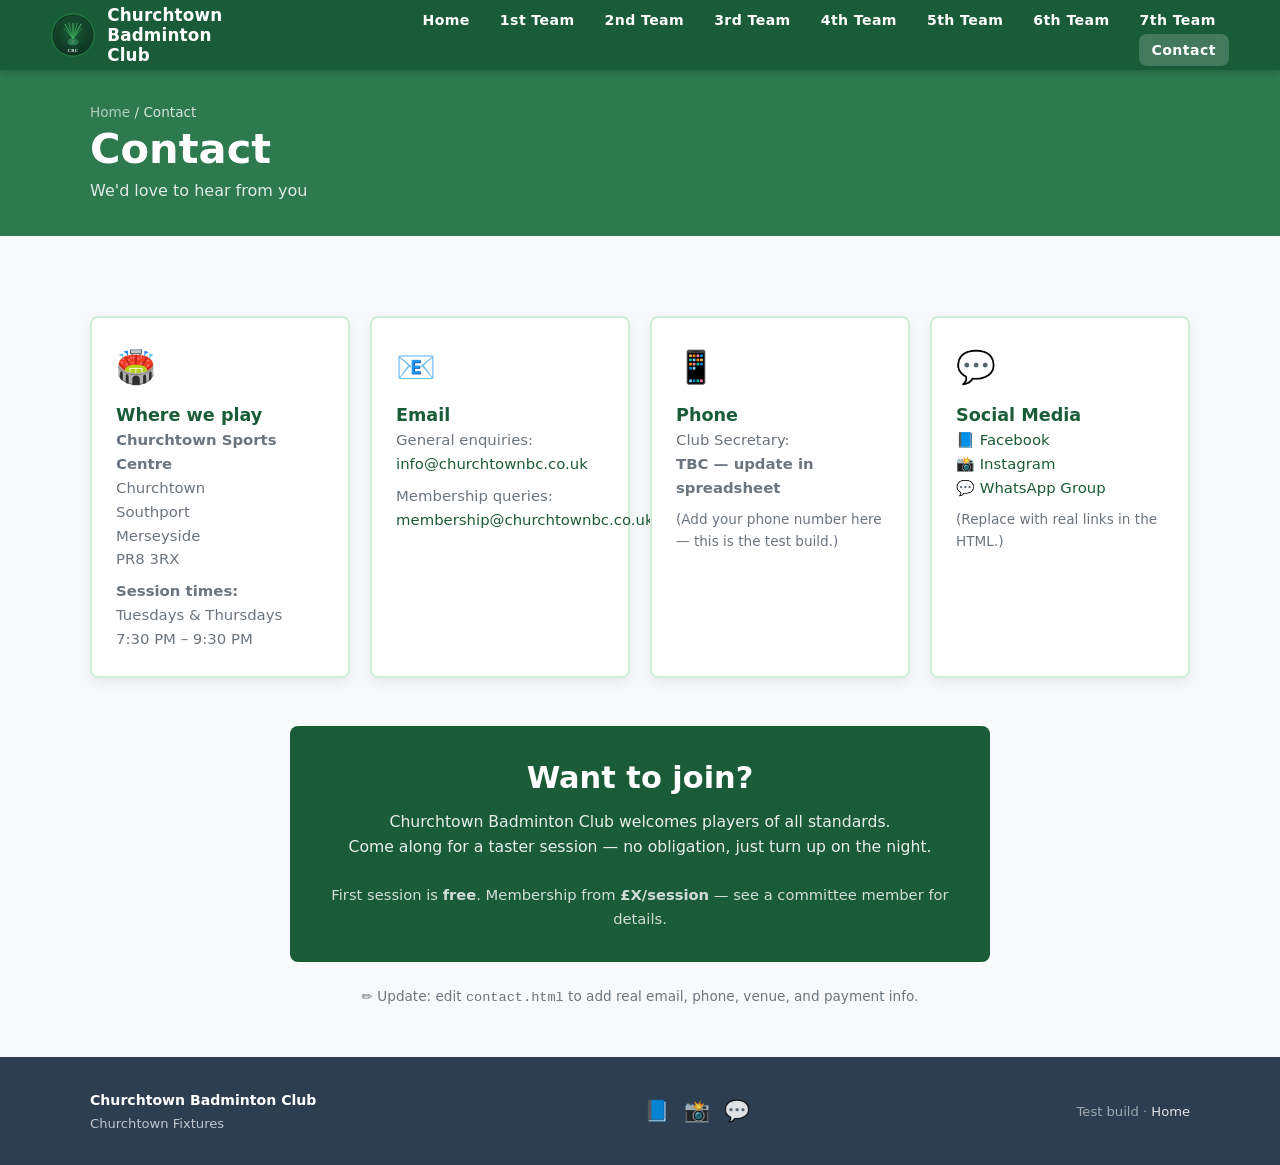
==== contact.html @ 0795bf1c "Initial site deploy" ====
<!DOCTYPE html>
<html lang="en">
<head>
  <meta charset="UTF-8">
  <meta name="viewport" content="width=device-width, initial-scale=1.0">
  <title>Contact — Churchtown Badminton Club</title>
  <link rel="stylesheet" href="/style.css">
</head>
<body>
<a class="skip-link" href="#main">Skip to main content</a>
<header class="site-header">
  <div class="header-inner">
    <a href="/index.html" class="logo-link" aria-label="Home">
      <img src="/logo.svg" alt="" class="logo-img" width="44" height="44">
      <span class="site-title">Churchtown Badminton<br>Club</span>
    </a>
    <button class="nav-toggle" id="nav-toggle" aria-expanded="false" aria-controls="main-nav" aria-label="Open menu"><span></span><span></span><span></span></button>
    <nav class="main-nav" id="main-nav" aria-label="Primary">
      <ul>
        <li><a href="/index.html">Home</a></li>
        <li><a href="/teams/1st.html">1st Team</a></li><li><a href="/teams/2nd.html">2nd Team</a></li>
        <li><a href="/teams/3rd.html">3rd Team</a></li><li><a href="/teams/4th.html">4th Team</a></li>
        <li><a href="/teams/5th.html">5th Team</a></li><li><a href="/teams/6th.html">6th Team</a></li>
        <li><a href="/teams/7th.html">7th Team</a></li><li><a href="/contact.html">Contact</a></li>
      </ul>
    </nav>
  </div>
</header>
<div class="page-head"><div class="container">
  <p class="breadcrumb"><a href="/index.html">Home</a> / Contact</p>
  <h1>Contact</h1><p style="opacity:.85; margin-top:.3rem;">We'd love to hear from you</p>
</div></div>
<main id="main"><section><div class="container">

  <div class="contact-grid">

    <div class="contact-card">
      <div class="icon">🏟️</div>
      <h3>Where we play</h3>
      <p><strong>Churchtown Sports Centre</strong><br>
      Churchtown<br>
      Southport<br>
      Merseyside<br>
      PR8 3RX</p>
      <p style="margin-top:.5rem;"><strong>Session times:</strong><br>
      Tuesdays &amp; Thursdays<br>
      7:30 PM – 9:30 PM</p>
    </div>

    <div class="contact-card">
      <div class="icon">📧</div>
      <h3>Email</h3>
      <p>General enquiries:<br>
      <a href="mailto:info@churchtownbc.co.uk">info@churchtownbc.co.uk</a></p>
      <p style="margin-top:.5rem;">Membership queries:<br>
      <a href="mailto:membership@churchtownbc.co.uk">membership@churchtownbc.co.uk</a></p>
    </div>

    <div class="contact-card">
      <div class="icon">📱</div>
      <h3>Phone</h3>
      <p>Club Secretary:<br>
      <strong>TBC — update in spreadsheet</strong></p>
      <p style="margin-top:.5rem; font-size:.85rem; color:var(--grey-mid);">
        (Add your phone number here — this is the test build.)
      </p>
    </div>

    <div class="contact-card">
      <div class="icon">💬</div>
      <h3>Social Media</h3>
      <p>
        <a href="#">📘 Facebook</a><br>
        <a href="#">📸 Instagram</a><br>
        <a href="#">💬 WhatsApp Group</a>
      </p>
      <p style="margin-top:.5rem; font-size:.85rem; color:var(--grey-mid);">
        (Replace with real links in the HTML.)
      </p>
    </div>

  </div>

  <!-- JOIN US section -->
  <div style="background:var(--green-dark); color:white; border-radius:var(--radius); padding:2rem 2rem; text-align:center; max-width:700px; margin:3rem auto 0;">
    <h2 style="color:white; margin-bottom:.75rem;">Want to join?</h2>
    <p style="opacity:.9; margin-bottom:1.5rem; font-size:.98rem;">
      Churchtown Badminton Club welcomes players of all standards.<br>
      Come along for a taster session — no obligation, just turn up on the night.
    </p>
    <p style="font-size:.92rem; opacity:.8;">
      First session is <strong>free</strong>. Membership from <strong>£X/session</strong> — see a committee member for details.
    </p>
  </div>

  <p style="text-align:center; margin-top:1.5rem; font-size:.85rem; color:var(--grey-mid);">
    ✏️ Update: edit <code>contact.html</code> to add real email, phone, venue, and payment info.
  </p>

</div></section></main>
<footer>
  <div class="container footer-inner">
    <div><span class="footer-brand">Churchtown Badminton Club</span><br><span style="font-size:.82rem;">Churchtown Fixtures</span></div>
    <div class="social-links"><a href="#">📘</a><a href="#">📸</a><a href="#">💬</a></div>
    <div style="font-size:.82rem; color:rgba(255,255,255,.55);">Test build · <a href="/index.html">Home</a></div>
  </div>
</footer>
<script src="/main.js"></script>
</body>
</html>
---- style.css ----
/* ═══════════════════════════════════════════
   CHURCHTOWN BADMINTON CLUB
   Shared Stylesheet
   ═══════════════════════════════════════════ */

/* ── CSS Custom Properties ── */
:root {
  --green-dark:    #1a5c38;
  --green-mid:     #2d7a4f;
  --green-light:   #d4edda;
  --green-accent:  #28a745;
  --grey-dark:     #2c3e50;
  --grey-mid:      #6c757d;
  --grey-light:    #e9ecef;
  --white:         #ffffff;
  --off-white:     #f8f9fa;
  --shadow-card:   0 4px 12px rgba(0,0,0,0.08);
  --shadow-hover:  0 8px 24px rgba(0,0,0,0.14);
  --radius:        8px;
  --transition:    0.2s ease;
}

/* ── Reset ── */
*, *::before, *::after { box-sizing: border-box; margin: 0; padding: 0; }
html { scroll-behavior: smooth; }
body {
  font-family: system-ui, -apple-system, 'Segoe UI', Helvetica, Arial, sans-serif;
  font-size: 16px;
  line-height: 1.6;
  color: var(--grey-dark);
  background: var(--off-white);
}

/* ── Typography ── */
h1 { font-size: clamp(1.8rem, 4vw, 2.6rem); font-weight: 800; line-height: 1.2; }
h2 { font-size: clamp(1.4rem, 3vw, 1.9rem); font-weight: 700; line-height: 1.3; }
h3 { font-size: 1.1rem; font-weight: 600; }
a { color: var(--green-dark); text-decoration: none; }
a:hover { text-decoration: underline; }

/* ── Layout ── */
.container { width: 92%; max-width: 1100px; margin: 0 auto; }

/* ── Skip Link ── */
.skip-link {
  position: absolute; top: -999px; left: 0;
  background: var(--green-dark); color: white;
  padding: .5rem 1rem; z-index: 9999;
}
.skip-link:focus { top: 0; }

/* ═══════════════════════════════════════════
   HEADER & NAV
   ═══════════════════════════════════════════ */
.site-header {
  background: var(--green-dark);
  box-shadow: 0 2px 8px rgba(0,0,0,.2);
  position: sticky; top: 0; z-index: 100;
}
.header-inner {
  display: flex; align-items: center; justify-content: space-between;
  padding: 0 4%;
  height: 70px;
}
.logo-link { display: flex; align-items: center; gap: 12px; }
.logo-img { height: 44px; width: 44px; object-fit: contain; }
.site-title {
  color: var(--white);
  font-size: 1.05rem;
  font-weight: 700;
  letter-spacing: 0.01em;
  line-height: 1.2;
}

/* Desktop nav */
.main-nav ul {
  display: flex; list-style: none; gap: 4px;
  flex-wrap: wrap; justify-content: flex-end;
}
.main-nav a {
  color: var(--white);
  padding: 8px 13px;
  border-radius: var(--radius);
  font-size: 0.88rem;
  font-weight: 600;
  letter-spacing: 0.03em;
  transition: background var(--transition);
}
.main-nav a:hover { background: rgba(255,255,255,.14); text-decoration: none; }
.main-nav a.active { background: rgba(255,255,255,.18); }

/* Hamburger */
.nav-toggle {
  display: none;
  background: none; border: none; cursor: pointer;
  padding: 8px;
}
.nav-toggle span {
  display: block; width: 26px; height: 3px;
  background: var(--white); border-radius: 3px;
  margin: 5px 0; transition: var(--transition);
}
.nav-toggle[aria-expanded="true"] span:nth-child(1) { transform: rotate(45deg) translate(5px,5px); }
.nav-toggle[aria-expanded="true"] span:nth-child(2) { opacity: 0; }
.nav-toggle[aria-expanded="true"] span:nth-child(3) { transform: rotate(-45deg) translate(5px,-5px); }

/* ═══════════════════════════════════════════
   HERO
   ═══════════════════════════════════════════ */
.hero {
  background: linear-gradient(135deg, var(--green-dark) 0%, #0e3a22 100%);
  color: var(--white);
  text-align: center;
  padding: 4rem 1.5rem 3.5rem;
  position: relative;
  overflow: hidden;
}
.hero::before {
  content: '';
  position: absolute; inset: 0;
  background: url("data:image/svg+xml,%3Csvg xmlns='http://www.w3.org/2000/svg' width='60' height='60'%3E%3Ccircle cx='30' cy='30' r='1.5' fill='rgba(255,255,255,0.06)'/%3E%3C/svg%3E");
  pointer-events: none;
}
.hero h1 { margin-bottom: .75rem; text-shadow: 0 2px 8px rgba(0,0,0,.3); }
.hero-sub {
  font-size: clamp(1rem, 2.5vw, 1.2rem);
  opacity: .88;
  margin-bottom: 2rem;
  max-width: 600px; margin-left: auto; margin-right: auto;
}
.hero-btns { display: flex; gap: 12px; justify-content: center; flex-wrap: wrap; }

.btn {
  display: inline-block;
  padding: 11px 24px;
  border-radius: var(--radius);
  font-weight: 700;
  font-size: 0.95rem;
  letter-spacing: 0.02em;
  transition: transform var(--transition), box-shadow var(--transition);
  cursor: pointer; border: none;
}
.btn:hover { transform: translateY(-2px); box-shadow: var(--shadow-hover); text-decoration: none; }
.btn-primary { background: var(--green-accent); color: var(--white); }
.btn-secondary { background: rgba(255,255,255,.15); color: var(--white); border: 2px solid rgba(255,255,255,.4); }
.btn-secondary:hover { background: rgba(255,255,255,.25); }

/* ═══════════════════════════════════════════
   SECTIONS
   ═══════════════════════════════════════════ */
section { padding: 3rem 0; }
section.alt { background: var(--white); }
section h2 {
  text-align: center;
  color: var(--green-dark);
  margin-bottom: .5rem;
}
.section-sub {
  text-align: center;
  color: var(--grey-mid);
  margin-bottom: 2.5rem;
  font-size: 0.95rem;
}

/* ═══════════════════════════════════════════
   CARDS GRID
   ═══════════════════════════════════════════ */
.card-grid {
  display: grid;
  grid-template-columns: repeat(auto-fill, minmax(280px, 1fr));
  gap: 1.25rem;
}
.card {
  background: var(--white);
  border: 1px solid var(--grey-light);
  border-radius: var(--radius);
  padding: 1.5rem;
  box-shadow: var(--shadow-card);
  transition: box-shadow var(--transition), transform var(--transition);
}
.card:hover { box-shadow: var(--shadow-hover); transform: translateY(-2px); }
.card h3 { color: var(--green-dark); margin-bottom: .4rem; }
.card p { font-size: 0.92rem; color: var(--grey-mid); }
.card-link {
  display: inline-block;
  margin-top: .75rem;
  color: var(--green-accent);
  font-weight: 600;
  font-size: 0.9rem;
}

/* ═══════════════════════════════════════════
   FIXTURE TABLE (Core component)
   ═══════════════════════════════════════════ */
.fixture-table-wrap {
  overflow-x: auto;
  border-radius: var(--radius);
  box-shadow: var(--shadow-card);
  margin: 1.5rem 0;
}
table.fixtures {
  width: 100%;
  border-collapse: collapse;
  background: var(--white);
  font-size: 0.92rem;
  min-width: 640px;
}
table.fixtures thead tr {
  background: var(--green-dark);
  color: var(--white);
}
table.fixtures th {
  padding: 12px 16px;
  text-align: left;
  font-weight: 700;
  letter-spacing: 0.04em;
  font-size: 0.82rem;
  text-transform: uppercase;
}
table.fixtures tbody tr:nth-child(even) { background: var(--green-light); }
table.fixtures tbody tr:hover { background: #c3e6cb; }
table.fixtures td { padding: 11px 16px; border-bottom: 1px solid var(--grey-light); }

/* Fixture status badges */
.badge {
  display: inline-block;
  padding: 3px 10px;
  border-radius: 20px;
  font-size: 0.78rem;
  font-weight: 700;
  letter-spacing: 0.02em;
}
.badge-future { background: #dbeafe; color: #1e40af; }
.badge-played { background: var(--grey-light); color: var(--grey-mid); }
.badge-win    { background: #d4edda; color: #155724; }
.badge-loss   { background: #fce4d6; color: #7a2e0b; }
.badge-draw   { background: #fff3cd; color: #7a5c00; }

/* ═══════════════════════════════════════════
   IFRAME SPREADSHEET WRAPPER
   ═══════════════════════════════════════════ */
.spreadsheet-wrap {
  background: var(--white);
  border: 1px solid var(--grey-light);
  border-radius: var(--radius);
  padding: 12px;
  margin: 1.5rem 0;
  box-shadow: var(--shadow-card);
}
.spreadsheet-wrap iframe {
  width: 100%;
  height: 780px;
  border: none;
  border-radius: 4px;
  display: block;
}
.ss-label {
  font-size: 0.8rem;
  color: var(--grey-mid);
  margin-bottom: 8px;
  display: flex; align-items: center; gap: 6px;
}
.ss-label::before {
  content: '📊';
  font-size: 1rem;
}

/* ═══════════════════════════════════════════
   CONTACT PAGE
   ═══════════════════════════════════════════ */
.contact-grid {
  display: grid;
  grid-template-columns: repeat(auto-fill, minmax(240px, 1fr));
  gap: 1.25rem;
  margin-top: 2rem;
}
.contact-card {
  background: var(--white);
  border-radius: var(--radius);
  padding: 1.5rem;
  box-shadow: var(--shadow-card);
  border: 2px solid var(--green-light);
}
.contact-card .icon { font-size: 2rem; margin-bottom: .5rem; }
.contact-card h3 { color: var(--green-dark); }
.contact-card p { font-size: 0.93rem; color: var(--grey-mid); }

/* ═══════════════════════════════════════════
   FOOTER
   ═══════════════════════════════════════════ */
footer {
  background: var(--grey-dark);
  color: rgba(255,255,255,.7);
  padding: 2rem 0;
  font-size: 0.88rem;
}
.footer-inner {
  display: flex; justify-content: space-between; flex-wrap: wrap; gap: 1rem;
  align-items: center;
}
.footer-inner a { color: rgba(255,255,255,.85); }
.footer-inner a:hover { color: var(--white); }
.social-links { display: flex; gap: 14px; }
.social-links a { font-size: 1.3rem; }
.footer-brand { color: var(--white); font-weight: 700; }

/* ═══════════════════════════════════════════
   PAGE BREADCRUMB / TITLE BAR
   ═══════════════════════════════════════════ */
.page-head {
  background: var(--green-mid);
  color: var(--white);
  padding: 2rem 0;
}
.page-head h1 { margin-bottom: .25rem; }
.page-head .breadcrumb {
  font-size: 0.85rem;
  opacity: .8;
}
.page-head .breadcrumb a { color: rgba(255,255,255,.8); }

/* ═══════════════════════════════════════════
   HOME - Quick links strip
   ═══════════════════════════════════════════ */
.team-strip {
  display: flex; flex-wrap: wrap; gap: 8px;
  justify-content: center;
  padding: 1rem 0;
}
.team-pill {
  background: var(--green-light);
  color: var(--green-dark);
  padding: 8px 18px;
  border-radius: 20px;
  font-weight: 700;
  font-size: 0.88rem;
  border: 2px solid var(--green-dark);
  transition: background var(--transition), color var(--transition);
  cursor: pointer;
  text-decoration: none;
}
.team-pill:hover {
  background: var(--green-dark);
  color: var(--white);
  text-decoration: none;
}

/* ═══════════════════════════════════════════
   UTILITIES
   ═══════════════════════════════════════════ */
.text-center { text-align: center; }
.mt-1 { margin-top: 1rem; }
.mt-2 { margin-top: 2rem; }
.mb-1 { margin-bottom: 1rem; }
.mb-2 { margin-bottom: 2rem; }

/* ── Mobile Nav ── */
@media (max-width: 820px) {
  .nav-toggle { display: block; }
  .main-nav {
    position: absolute;
    top: 70px; left: 0; right: 0;
    background: var(--green-dark);
    border-top: 1px solid rgba(255,255,255,.15);
    padding: 0 4%;
    max-height: 0; overflow: hidden;
    transition: max-height .3s ease, padding .3s ease;
  }
  .main-nav.open { max-height: 500px; padding: .75rem 4% 1rem; }
  .main-nav ul { flex-direction: column; }
  .main-nav a { padding: 10px 0; display: block; border-bottom: 1px solid rgba(255,255,255,.1); }
  .hero { padding: 2.5rem 1rem 2rem; }
}
@media (max-width: 480px) {
  .hero-btns { flex-direction: column; align-items: center; }
  .btn { width: 100%; text-align: center; }
  .header-inner { flex-wrap: wrap; height: auto; padding: .75rem 4%; }
  .site-title { font-size: 0.95rem; }
}
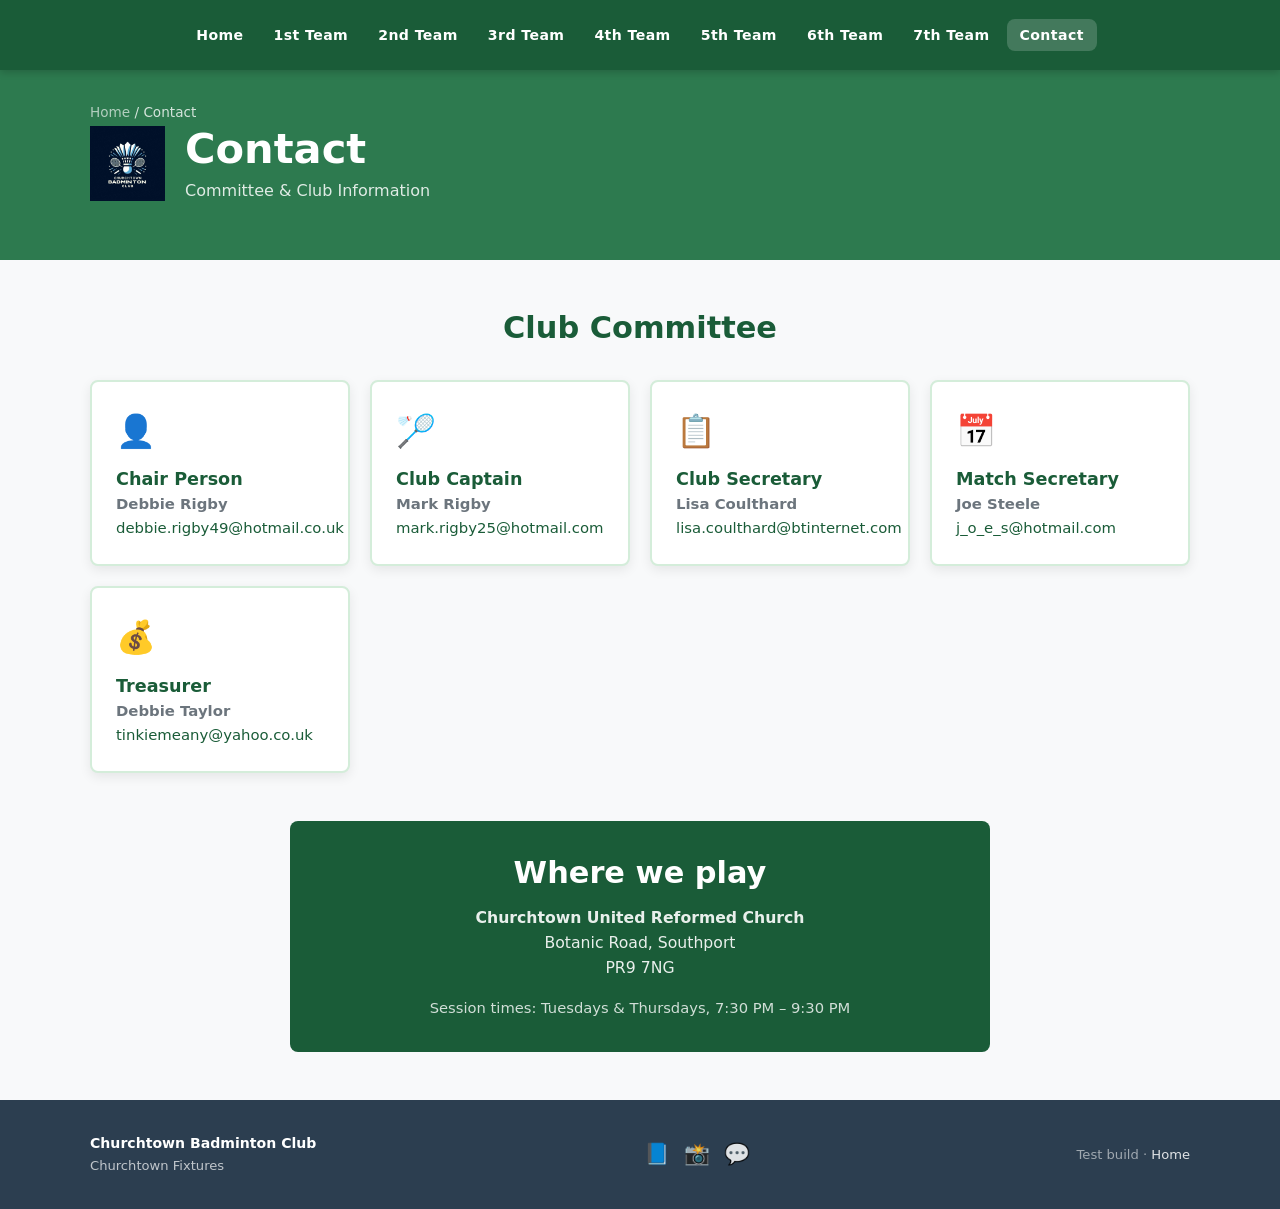
==== commit 459cace9: "Move logo to page titles, center nav, update contact page" ====
--- a/contact.html
+++ b/contact.html
@@ -2,18 +2,15 @@
 <html lang="en">
 <head>
   <meta charset="UTF-8">
-  <meta name="viewport" content="width=device-width, initial-scale=1.0">
+  <meta name="viewport" content="width=1100px, initial-scale=1.0">
   <title>Contact — Churchtown Badminton Club</title>
   <link rel="stylesheet" href="/style.css">
 </head>
 <body>
 <a class="skip-link" href="#main">Skip to main content</a>
+
 <header class="site-header">
   <div class="header-inner">
-    <a href="/index.html" class="logo-link" aria-label="Home">
-      <img src="/logo.svg" alt="" class="logo-img" width="44" height="44">
-      <span class="site-title">Churchtown Badminton<br>Club</span>
-    </a>
     <button class="nav-toggle" id="nav-toggle" aria-expanded="false" aria-controls="main-nav" aria-label="Open menu"><span></span><span></span><span></span></button>
     <nav class="main-nav" id="main-nav" aria-label="Primary">
       <ul>
@@ -26,78 +23,73 @@
     </nav>
   </div>
 </header>
+
 <div class="page-head"><div class="container">
   <p class="breadcrumb"><a href="/index.html">Home</a> / Contact</p>
-  <h1>Contact</h1><p style="opacity:.85; margin-top:.3rem;">We'd love to hear from you</p>
+  <div class="page-title-wrapper">
+    <img src="/images/logo.jpg" alt="Churchtown Badminton Club">
+    <div>
+      <h1>Contact</h1>
+      <p style="opacity:.85; margin-top:.3rem;">Committee & Club Information</p>
+    </div>
+  </div>
 </div></div>
+
 <main id="main"><section><div class="container">
 
+  <h2 style="color: var(--green-dark); margin-bottom: 1.5rem;">Club Committee</h2>
+  
   <div class="contact-grid">
-
     <div class="contact-card">
-      <div class="icon">🏟️</div>
-      <h3>Where we play</h3>
-      <p><strong>Churchtown Sports Centre</strong><br>
-      Churchtown<br>
-      Southport<br>
-      Merseyside<br>
-      PR8 3RX</p>
-      <p style="margin-top:.5rem;"><strong>Session times:</strong><br>
-      Tuesdays &amp; Thursdays<br>
-      7:30 PM – 9:30 PM</p>
+      <div class="icon">👤</div>
+      <h3>Chair Person</h3>
+      <p><strong>Debbie Rigby</strong><br>
+      <a href="mailto:debbie.rigby49@hotmail.co.uk">debbie.rigby49@hotmail.co.uk</a></p>
     </div>
 
     <div class="contact-card">
-      <div class="icon">📧</div>
-      <h3>Email</h3>
-      <p>General enquiries:<br>
-      <a href="mailto:info@churchtownbc.co.uk">info@churchtownbc.co.uk</a></p>
-      <p style="margin-top:.5rem;">Membership queries:<br>
-      <a href="mailto:membership@churchtownbc.co.uk">membership@churchtownbc.co.uk</a></p>
+      <div class="icon">🏸</div>
+      <h3>Club Captain</h3>
+      <p><strong>Mark Rigby</strong><br>
+      <a href="mailto:mark.rigby25@hotmail.com">mark.rigby25@hotmail.com</a></p>
     </div>
 
     <div class="contact-card">
-      <div class="icon">📱</div>
-      <h3>Phone</h3>
-      <p>Club Secretary:<br>
-      <strong>TBC — update in spreadsheet</strong></p>
-      <p style="margin-top:.5rem; font-size:.85rem; color:var(--grey-mid);">
-        (Add your phone number here — this is the test build.)
-      </p>
+      <div class="icon">📋</div>
+      <h3>Club Secretary</h3>
+      <p><strong>Lisa Coulthard</strong><br>
+      <a href="mailto:lisa.coulthard@btinternet.com">lisa.coulthard@btinternet.com</a></p>
     </div>
 
     <div class="contact-card">
-      <div class="icon">💬</div>
-      <h3>Social Media</h3>
-      <p>
-        <a href="#">📘 Facebook</a><br>
-        <a href="#">📸 Instagram</a><br>
-        <a href="#">💬 WhatsApp Group</a>
-      </p>
-      <p style="margin-top:.5rem; font-size:.85rem; color:var(--grey-mid);">
-        (Replace with real links in the HTML.)
-      </p>
+      <div class="icon">📅</div>
+      <h3>Match Secretary</h3>
+      <p><strong>Joe Steele</strong><br>
+      <a href="mailto:j_o_e_s@hotmail.com">j_o_e_s@hotmail.com</a></p>
     </div>
 
+    <div class="contact-card">
+      <div class="icon">💰</div>
+      <h3>Treasurer</h3>
+      <p><strong>Debbie Taylor</strong><br>
+      <a href="mailto:tinkiemeany@yahoo.co.uk">tinkiemeany@yahoo.co.uk</a></p>
+    </div>
   </div>
 
-  <!-- JOIN US section -->
   <div style="background:var(--green-dark); color:white; border-radius:var(--radius); padding:2rem 2rem; text-align:center; max-width:700px; margin:3rem auto 0;">
-    <h2 style="color:white; margin-bottom:.75rem;">Want to join?</h2>
-    <p style="opacity:.9; margin-bottom:1.5rem; font-size:.98rem;">
-      Churchtown Badminton Club welcomes players of all standards.<br>
-      Come along for a taster session — no obligation, just turn up on the night.
+    <h2 style="color:white; margin-bottom:.75rem;">Where we play</h2>
+    <p style="opacity:.9; margin-bottom:1rem; font-size:.98rem;">
+      <strong>Churchtown United Reformed Church</strong><br>
+      Botanic Road, Southport<br>
+      PR9 7NG
     </p>
     <p style="font-size:.92rem; opacity:.8;">
-      First session is <strong>free</strong>. Membership from <strong>£X/session</strong> — see a committee member for details.
+      Session times: Tuesdays & Thursdays, 7:30 PM – 9:30 PM
     </p>
   </div>
 
-  <p style="text-align:center; margin-top:1.5rem; font-size:.85rem; color:var(--grey-mid);">
-    ✏️ Update: edit <code>contact.html</code> to add real email, phone, venue, and payment info.
-  </p>
+</div></section></main>
 
-</div></section></main>
 <footer>
   <div class="container footer-inner">
     <div><span class="footer-brand">Churchtown Badminton Club</span><br><span style="font-size:.82rem;">Churchtown Fixtures</span></div>
@@ -105,6 +97,7 @@
     <div style="font-size:.82rem; color:rgba(255,255,255,.55);">Test build · <a href="/index.html">Home</a></div>
   </div>
 </footer>
+
 <script src="/main.js"></script>
 </body>
 </html>
--- a/style.css
+++ b/style.css
@@ -58,12 +58,14 @@
   position: sticky; top: 0; z-index: 100;
 }
 .header-inner {
-  display: flex; align-items: center; justify-content: space-between;
+  display: flex;
+  align-items: center;
+  justify-content: center;
   padding: 0 4%;
   height: 70px;
 }
-.logo-link { display: flex; align-items: center; gap: 12px; }
-.logo-img { height: 44px; width: 44px; object-fit: contain; }
+.logo-link { display: none; }
+.logo-img { height: 80px; width: 80px; object-fit: contain; }
 .site-title {
   color: var(--white);
   font-size: 1.05rem;
@@ -144,6 +146,23 @@
 .btn-primary { background: var(--green-accent); color: var(--white); }
 .btn-secondary { background: rgba(255,255,255,.15); color: var(--white); border: 2px solid rgba(255,255,255,.4); }
 .btn-secondary:hover { background: rgba(255,255,255,.25); }
+
+/* Page title with logo */
+.page-title-wrapper {
+  display: flex;
+  align-items: center;
+  gap: 1.25rem;
+  margin-bottom: 1.5rem;
+}
+.page-title-wrapper img {
+  height: 75px;
+  width: 75px;
+  object-fit: contain;
+  flex-shrink: 0;
+}
+.page-title-wrapper h1 {
+  margin: 0;
+}
 
 /* ═══════════════════════════════════════════
    SECTIONS
@@ -203,7 +222,6 @@
   border-collapse: collapse;
   background: var(--white);
   font-size: 0.92rem;
-  min-width: 640px;
 }
 table.fixtures thead tr {
   background: var(--green-dark);
@@ -376,4 +394,18 @@
   .btn { width: 100%; text-align: center; }
   .header-inner { flex-wrap: wrap; height: auto; padding: .75rem 4%; }
   .site-title { font-size: 0.95rem; }
-}
+  
+  /* Mobile table: show all columns, shrink where needed */
+  table.fixtures { font-size: 0.75rem; }
+  table.fixtures th, table.fixtures td { padding: 6px 4px; text-align: left; }
+  table.fixtures th:nth-child(1), table.fixtures td:nth-child(1) { min-width: 50px; } /* WC */
+  table.fixtures th:nth-child(2), table.fixtures td:nth-child(2) { min-width: 40px; } /* Cups */
+  table.fixtures th:nth-child(3), table.fixtures td:nth-child(3) { min-width: 35px; } /* Week */
+  table.fixtures th:nth-child(4), table.fixtures td:nth-child(4) { min-width: 85px; } /* Date */
+  table.fixtures th:nth-child(5), table.fixtures td:nth-child(5) { min-width: 50px; } /* H/A */
+  table.fixtures th:nth-child(6), table.fixtures td:nth-child(6) { min-width: 80px; } /* Opposition */
+  table.fixtures th:nth-child(7), table.fixtures td:nth-child(7) { min-width: 60px; } /* Venue */
+  table.fixtures th:nth-child(8), table.fixtures td:nth-child(8) { min-width: 45px; } /* Time */
+  
+  .fixture-table-wrap { overflow-x: auto; border-radius: 0; margin: 1rem -4%; }
+}
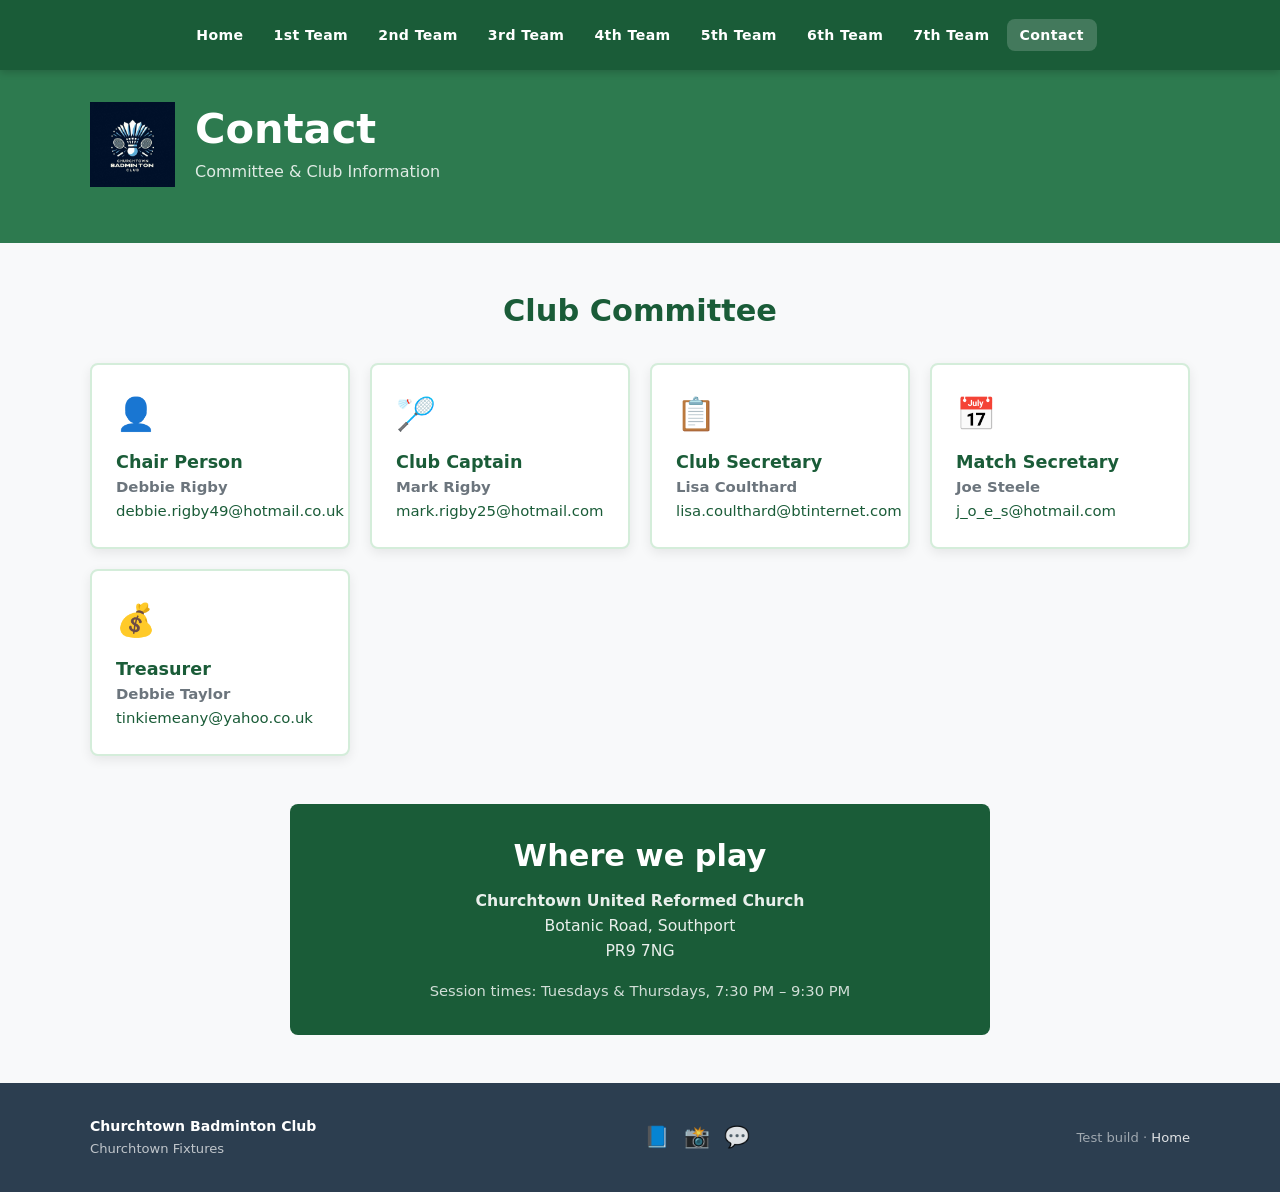
==== commit 9f8de1d8: "Fix text colors and update source attribution on team pages" ====
--- a/contact.html
+++ b/contact.html
@@ -25,7 +25,6 @@
 </header>
 
 <div class="page-head"><div class="container">
-  <p class="breadcrumb"><a href="/index.html">Home</a> / Contact</p>
   <div class="page-title-wrapper">
     <img src="/images/logo.jpg" alt="Churchtown Badminton Club">
     <div>
--- a/style.css
+++ b/style.css
@@ -155,8 +155,8 @@
   margin-bottom: 1.5rem;
 }
 .page-title-wrapper img {
-  height: 75px;
-  width: 75px;
+  height: 85px;
+  width: 85px;
   object-fit: contain;
   flex-shrink: 0;
 }
@@ -237,7 +237,7 @@
 }
 table.fixtures tbody tr:nth-child(even) { background: var(--green-light); }
 table.fixtures tbody tr:hover { background: #c3e6cb; }
-table.fixtures td { padding: 11px 16px; border-bottom: 1px solid var(--grey-light); }
+table.fixtures td { padding: 11px 16px; border-bottom: 1px solid var(--grey-light); color: var(--grey-dark); }
 
 /* Fixture status badges */
 .badge {
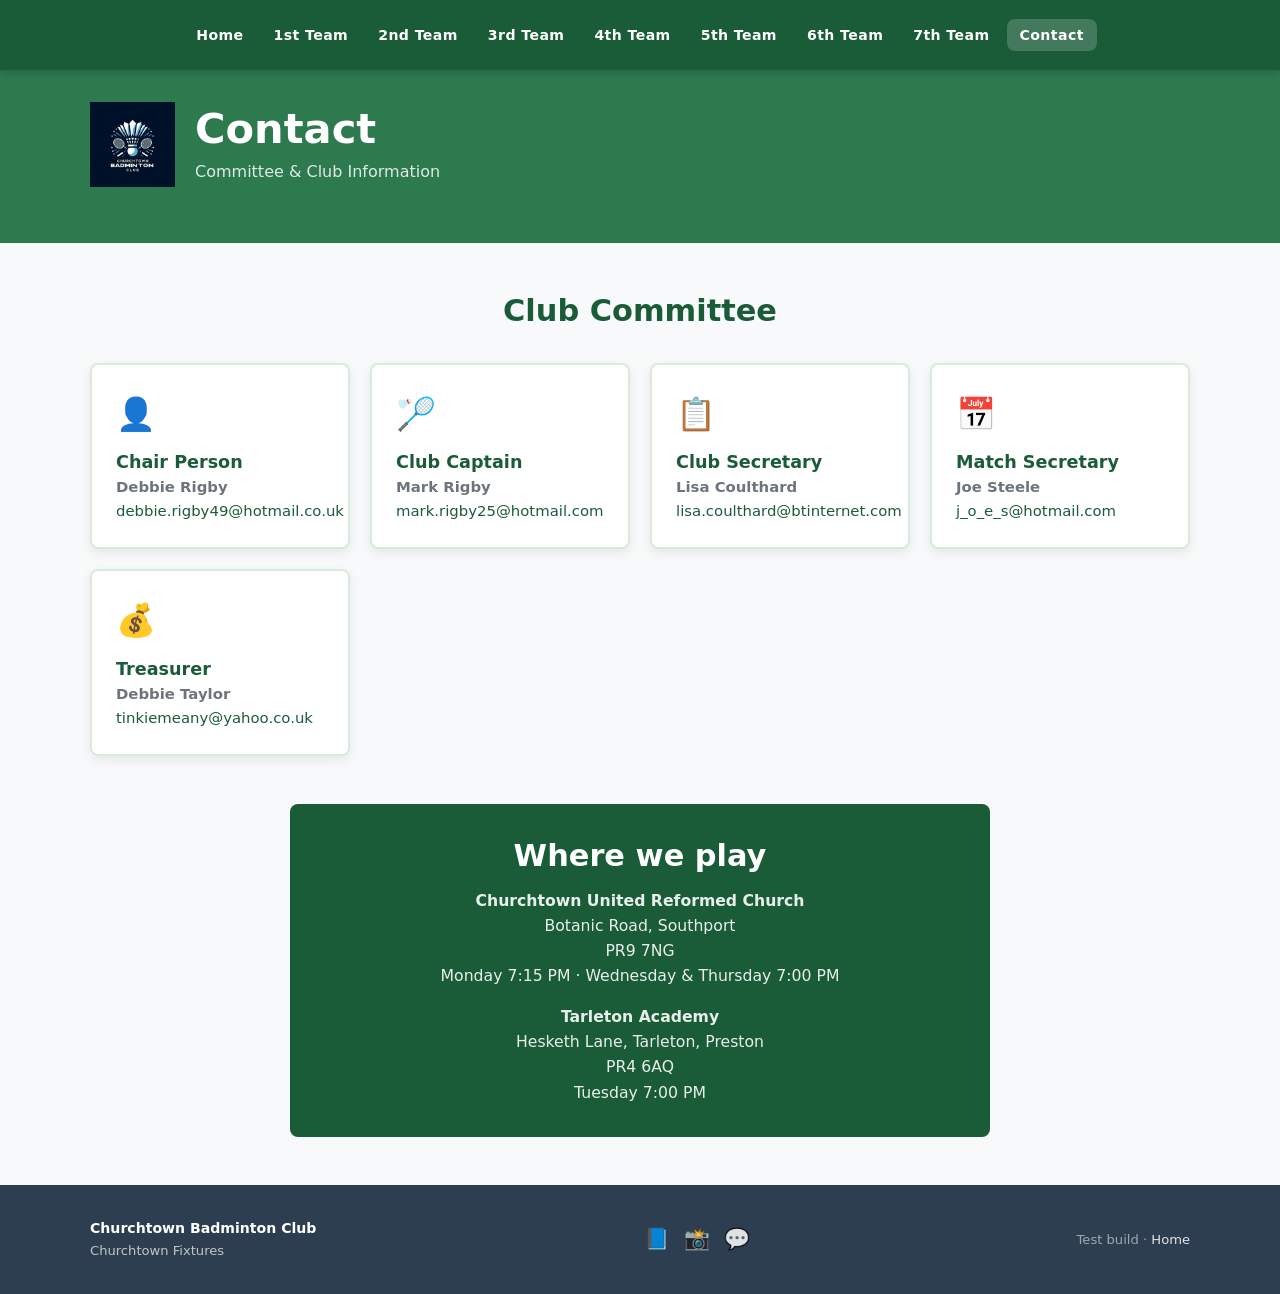
==== commit 78cc5090: "Contacts: venue times and Tarleton Academy venue" ====
--- a/contact.html
+++ b/contact.html
@@ -80,10 +80,14 @@
     <p style="opacity:.9; margin-bottom:1rem; font-size:.98rem;">
       <strong>Churchtown United Reformed Church</strong><br>
       Botanic Road, Southport<br>
-      PR9 7NG
+      PR9 7NG<br>
+      Monday 7:15 PM · Wednesday &amp; Thursday 7:00 PM
     </p>
-    <p style="font-size:.92rem; opacity:.8;">
-      Session times: Tuesdays & Thursdays, 7:30 PM – 9:30 PM
+    <p style="opacity:.9; font-size:.98rem;">
+      <strong>Tarleton Academy</strong><br>
+      Hesketh Lane, Tarleton, Preston<br>
+      PR4 6AQ<br>
+      Tuesday 7:00 PM
     </p>
   </div>
 
--- a/style.css
+++ b/style.css
@@ -399,13 +399,94 @@
   table.fixtures { font-size: 0.75rem; }
   table.fixtures th, table.fixtures td { padding: 6px 4px; text-align: left; }
   table.fixtures th:nth-child(1), table.fixtures td:nth-child(1) { min-width: 50px; } /* WC */
-  table.fixtures th:nth-child(2), table.fixtures td:nth-child(2) { min-width: 40px; } /* Cups */
+  table.fixtures th:nth-child(2), table.fixtures td:nth-child(2) { min-width: 20px; word-break: break-word; white-space: normal; } /* Match Week */
   table.fixtures th:nth-child(3), table.fixtures td:nth-child(3) { min-width: 35px; } /* Week */
   table.fixtures th:nth-child(4), table.fixtures td:nth-child(4) { min-width: 85px; } /* Date */
   table.fixtures th:nth-child(5), table.fixtures td:nth-child(5) { min-width: 50px; } /* H/A */
   table.fixtures th:nth-child(6), table.fixtures td:nth-child(6) { min-width: 80px; } /* Opposition */
-  table.fixtures th:nth-child(7), table.fixtures td:nth-child(7) { min-width: 60px; } /* Venue */
+  table.fixtures th:nth-child(7), table.fixtures td:nth-child(7) { min-width: 80px; } /* Venue */
   table.fixtures th:nth-child(8), table.fixtures td:nth-child(8) { min-width: 45px; } /* Time */
   
   .fixture-table-wrap { overflow-x: auto; border-radius: 0; margin: 1rem -4%; }
 }
+
+/* Match Week and Venue column adjustments */
+table.fixtures th:nth-child(2),
+table.fixtures td:nth-child(2) {
+  width: 12%;
+  white-space: normal;
+  word-break: break-word;
+}
+table.fixtures th:nth-child(4),
+table.fixtures td:nth-child(4) {
+  width: 4%;
+}
+table.fixtures th:nth-child(6),
+table.fixtures td:nth-child(6) {
+  width: 22%;
+}
+
+/* Result dots (win / loss / draw) */
+td.result .dot { display: inline-block; width: 0.6em; height: 0.6em; border-radius: 50%; margin-left: 4px; vertical-align: middle; }
+td.result .dot.win { background: #2e7d32; }
+td.result .dot.loss { background: #c62828; }
+td.result .dot.draw { background: #9e9e9e; }
+
+/* League table (top of team pages) */
+.league-table {
+  background: var(--white);
+  border-radius: var(--radius);
+  box-shadow: var(--shadow-card);
+  padding: 1rem 1rem 0.75rem;
+  margin: 0 0 1.75rem;
+  overflow-x: auto;
+}
+.league-table h3 {
+  margin: 0 0 .75rem;
+  color: var(--green-dark);
+  font-size: 1.05rem;
+  border-left: 4px solid var(--green-accent);
+  padding-left: .6rem;
+}
+.league-table-tbl { width: 100%; border-collapse: separate; border-spacing: 0; font-size: 0.85rem; }
+.league-table-tbl thead th {
+  background: var(--green-dark);
+  color: var(--white);
+  padding: 8px 6px;
+  text-align: center;
+  font-weight: 600;
+  font-size: 0.78rem;
+  letter-spacing: .02em;
+}
+.league-table-tbl thead th:first-child { border-top-left-radius: 6px; }
+.league-table-tbl thead th:last-child { border-top-right-radius: 6px; }
+.league-table-tbl td {
+  padding: 7px 6px;
+  text-align: center;
+  color: var(--grey-dark);
+  border-bottom: 1px solid var(--grey-light);
+}
+.league-table-tbl th:nth-child(2), .league-table-tbl td:nth-child(2) { text-align: left; }
+.league-table-tbl td:last-child { font-weight: 700; color: var(--green-dark); }
+.league-table-tbl tbody tr:nth-child(even) { background: var(--off-white); }
+.league-table-tbl tbody tr:hover { background: var(--green-light); }
+.league-table-tbl tr.club-row td { background: var(--green-light); font-weight: 700; color: var(--green-dark); }
+.league-table-tbl tr.club-row td:first-child { box-shadow: inset 4px 0 0 var(--green-accent); }
+.league-table-note { font-size: 0.7rem; color: var(--grey-mid); margin: .5rem 0 0; }
+@media (max-width: 480px) {
+  .league-table { padding: .75rem .5rem .5rem; }
+  .league-table-tbl { font-size: 0.75rem; }
+  .league-table-tbl th, .league-table-tbl td { padding: 5px 3px; }
+  .league-table-tbl thead th { font-size: 0.68rem; }
+}
+
+/* Captain box (top of team pages) */
+.captain-box {
+  display: table;
+  margin: 0 auto 1.25rem;
+  background: #c3e6cb;
+  border-radius: 999px;
+  padding: 0.3rem 1.1rem;
+  text-align: center;
+}
+.captain-box p { margin: 0; font-size: .92rem; color: var(--grey-dark); }
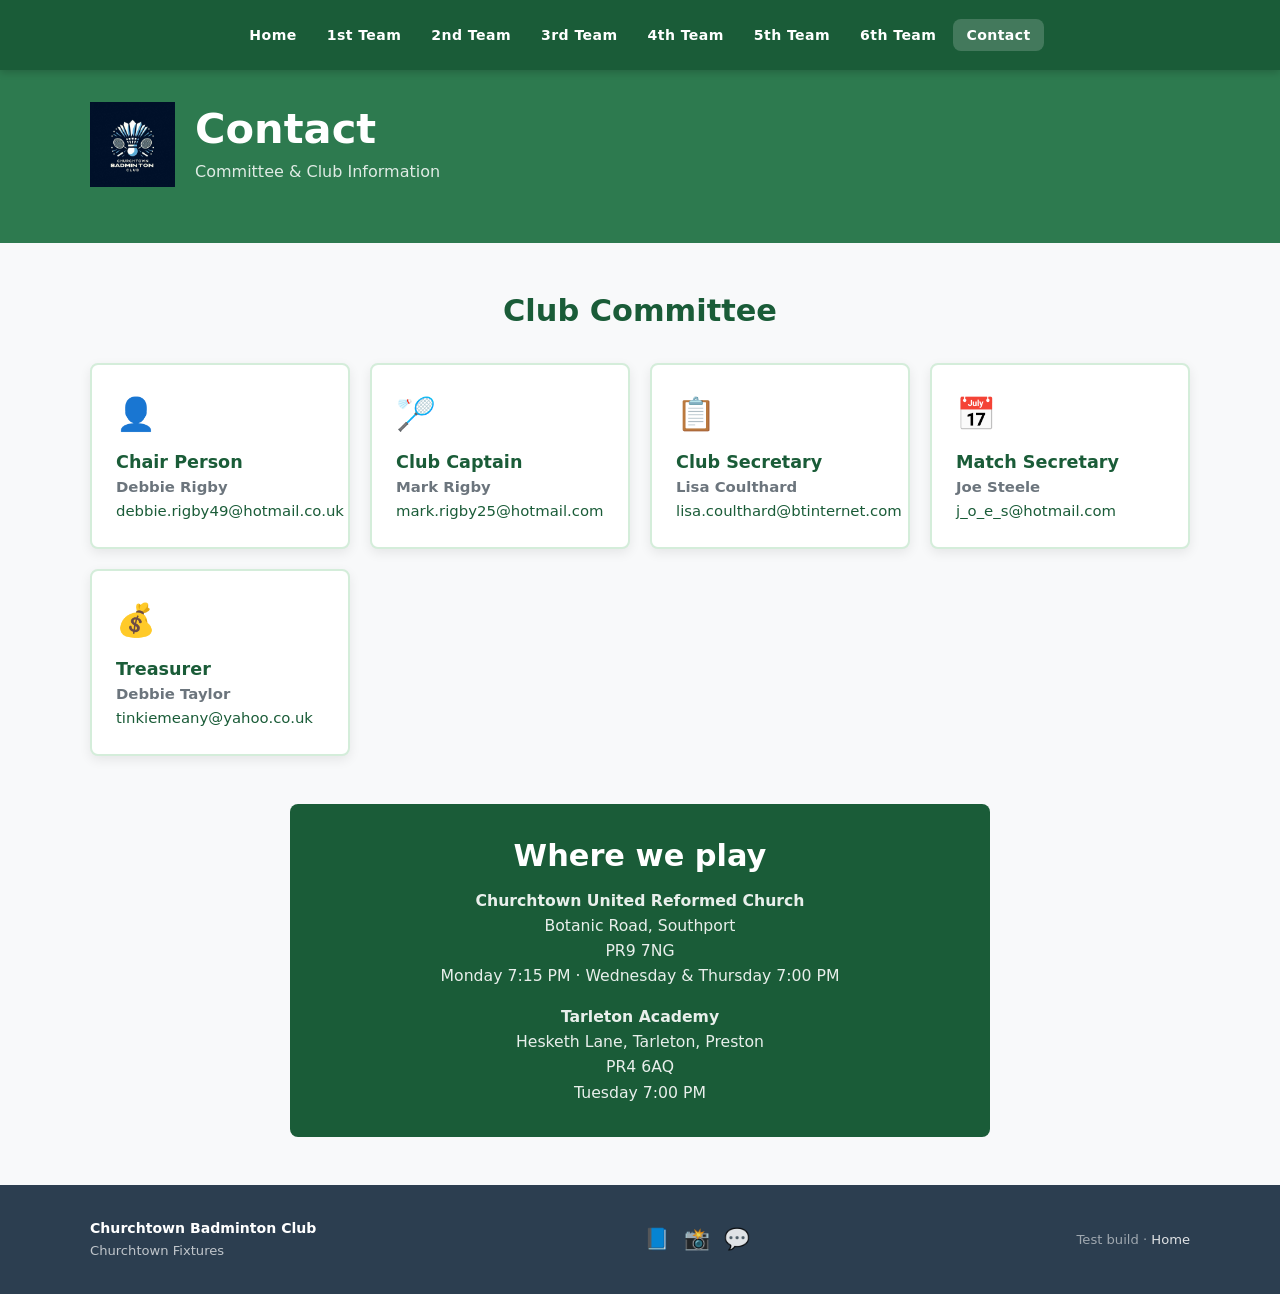
==== commit e095bea9: "Remove 7th team page and links" ====
--- a/contact.html
+++ b/contact.html
@@ -18,7 +18,7 @@
         <li><a href="/teams/1st.html">1st Team</a></li><li><a href="/teams/2nd.html">2nd Team</a></li>
         <li><a href="/teams/3rd.html">3rd Team</a></li><li><a href="/teams/4th.html">4th Team</a></li>
         <li><a href="/teams/5th.html">5th Team</a></li><li><a href="/teams/6th.html">6th Team</a></li>
-        <li><a href="/teams/7th.html">7th Team</a></li><li><a href="/contact.html">Contact</a></li>
+        <li><a href="/contact.html">Contact</a></li>
       </ul>
     </nav>
   </div>
